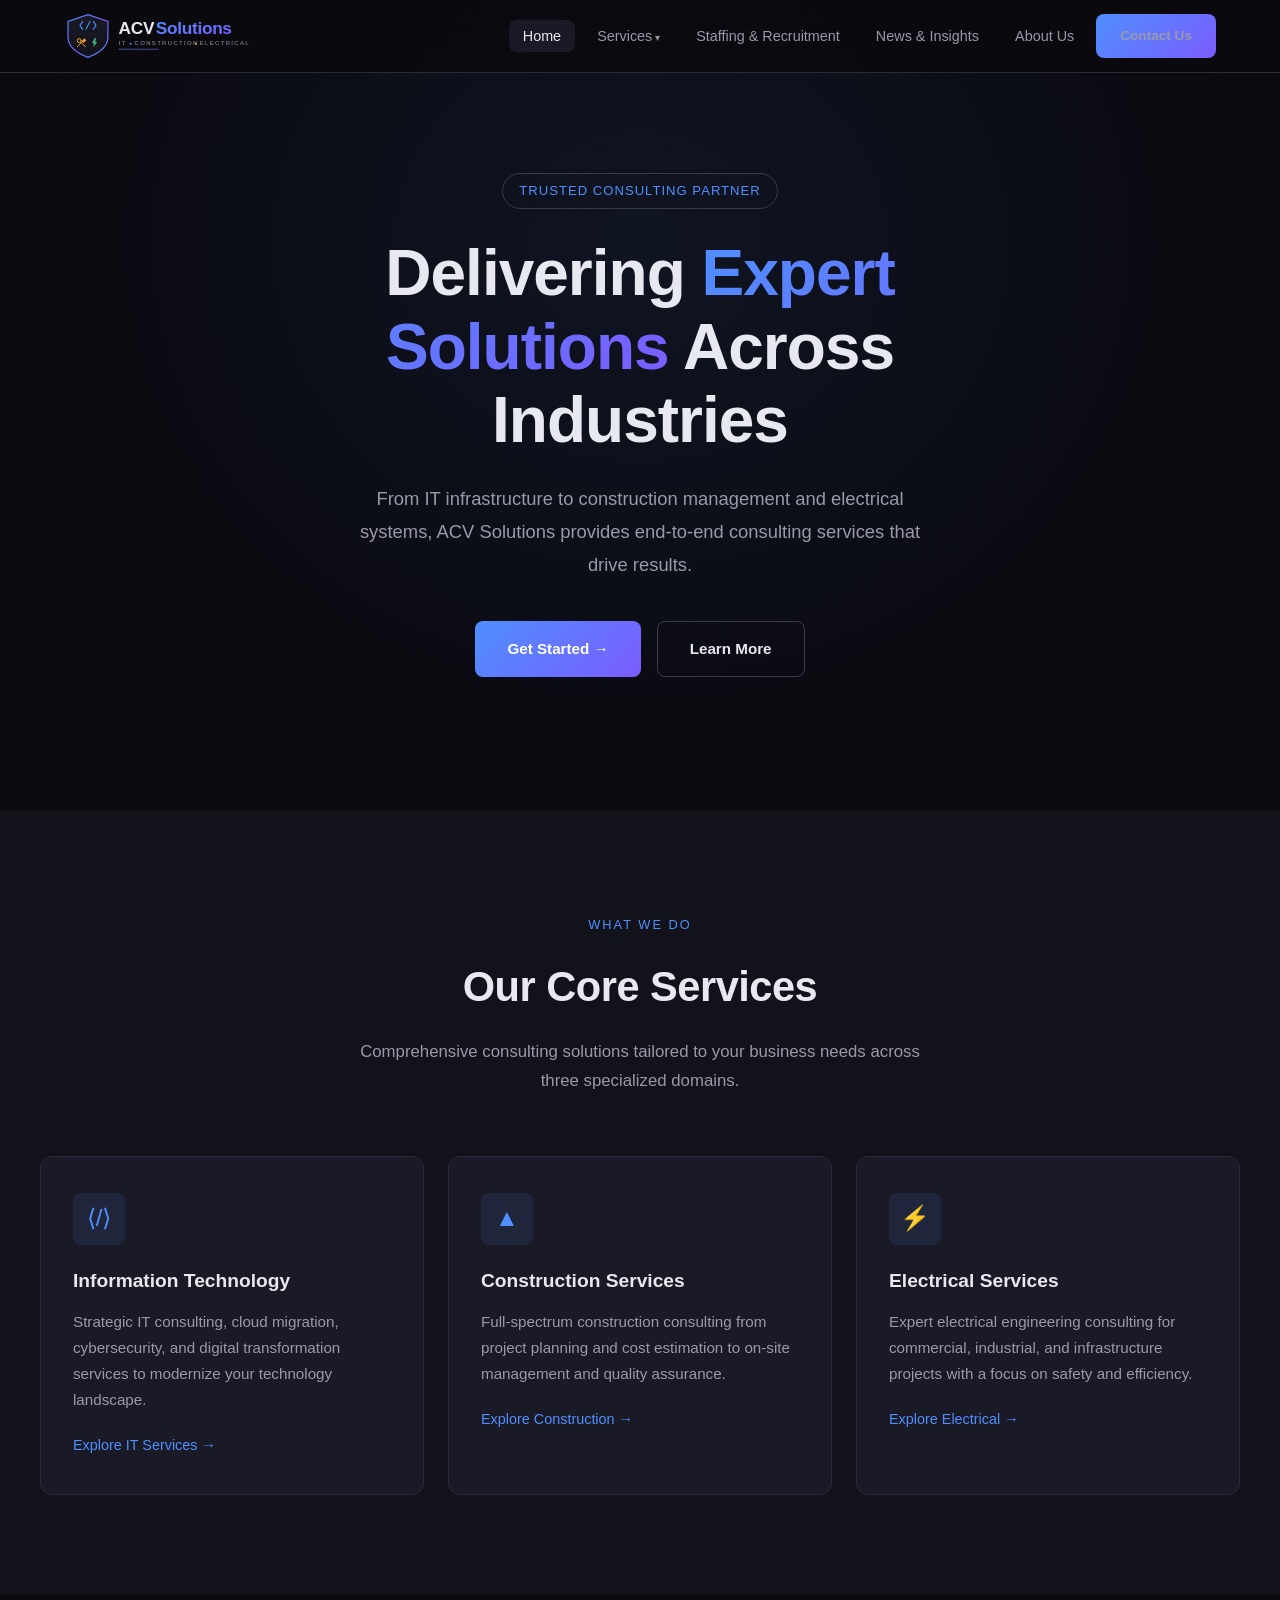
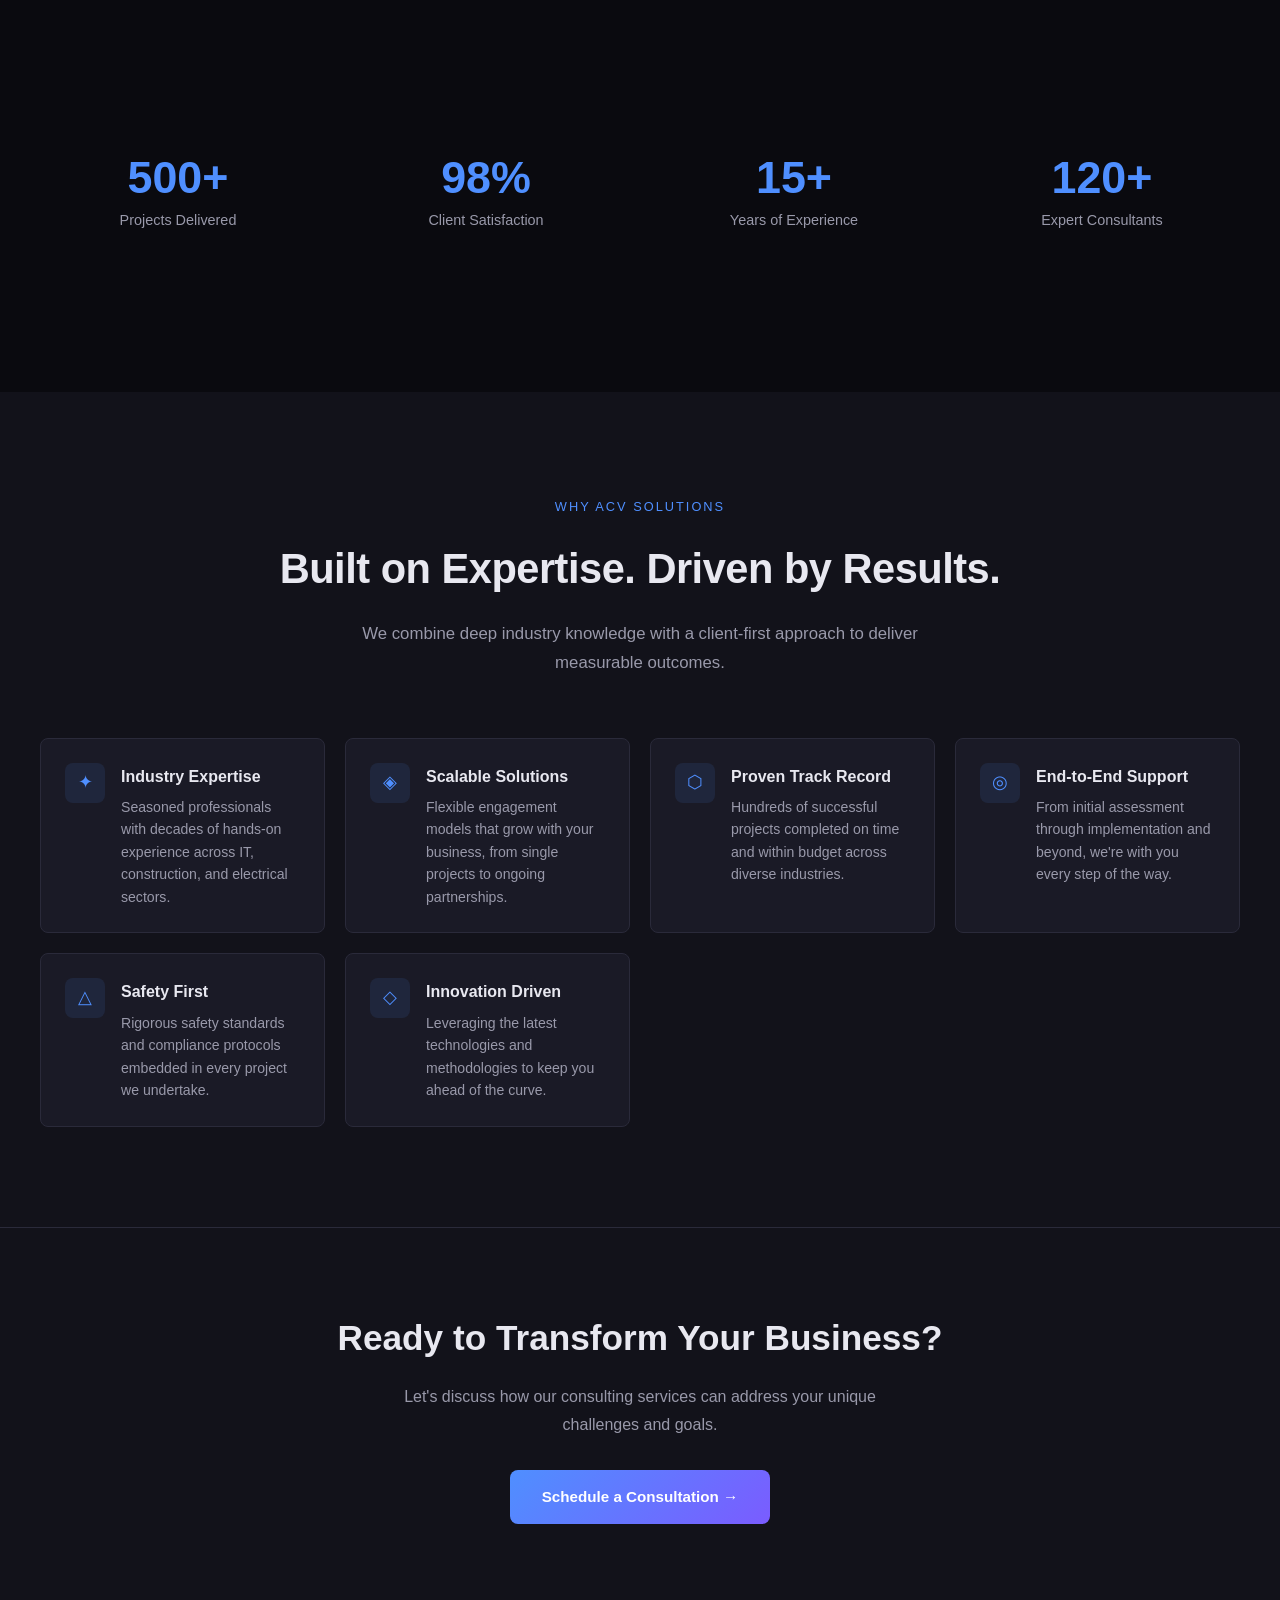
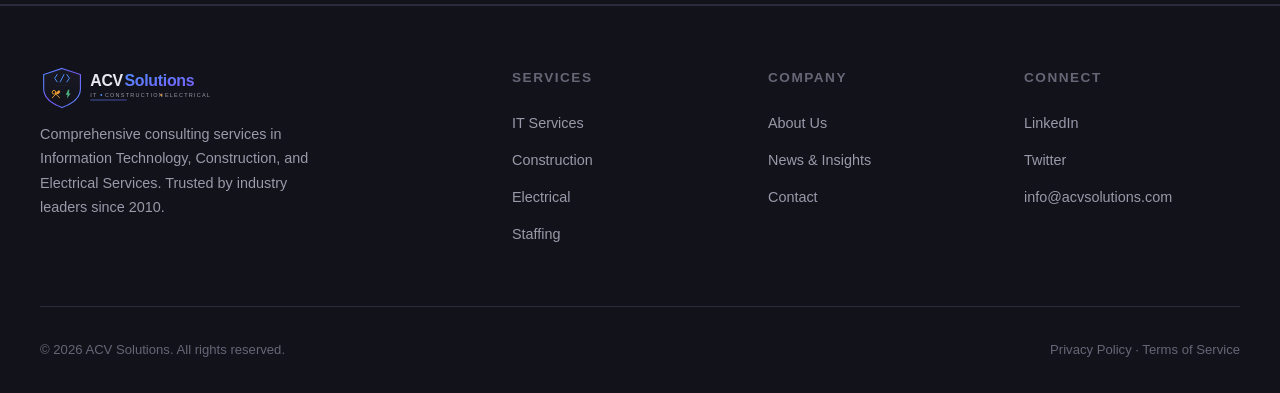
==== index.html @ eb95b678 "Add files via upload" ====
<!DOCTYPE html>
<html lang="en">
<head>
  <meta charset="UTF-8">
  <meta name="viewport" content="width=device-width, initial-scale=1.0">
  <title>ACV Solutions — Services Consulting</title>
  <link rel="stylesheet" href="styles.css">
</head>
<body>

  <!-- Navigation -->
  <nav class="navbar">
    <div class="nav-container">
      <a href="index.html" class="nav-logo"><img src="logo.svg" alt="ACV Solutions"></a>
      <ul class="nav-links" id="navLinks">
        <li><a href="index.html" class="active">Home</a></li>
        <li class="nav-dropdown">
          <a href="#">Services</a>
          <div class="dropdown-menu">
            <a href="it-services.html">Information Technology</a>
            <a href="construction.html">Construction Services</a>
            <a href="electrical.html">Electrical Services</a>
          </div>
        </li>
        <li><a href="staffing.html">Staffing &amp; Recruitment</a></li>
        <li><a href="news.html">News &amp; Insights</a></li>
        <li><a href="about.html">About Us</a></li>
        <li><a href="contact.html" class="btn btn-primary" style="padding:10px 24px;font-size:0.85rem;">Contact Us</a></li>
      </ul>
      <button class="nav-toggle" id="navToggle" aria-label="Toggle menu">
        <span></span><span></span><span></span>
      </button>
    </div>
  </nav>

  <!-- Hero -->
  <section class="hero">
    <div class="hero-content">
      <span class="hero-badge">Trusted Consulting Partner</span>
      <h1>Delivering <span class="highlight">Expert Solutions</span> Across Industries</h1>
      <p>From IT infrastructure to construction management and electrical systems, ACV Solutions provides end-to-end consulting services that drive results.</p>
      <div class="btn-group">
        <a href="contact.html" class="btn btn-primary">Get Started →</a>
        <a href="about.html" class="btn btn-secondary">Learn More</a>
      </div>
    </div>
  </section>

  <!-- Services Overview -->
  <section class="section section-dark">
    <div class="container">
      <div class="section-header">
        <span class="label">What We Do</span>
        <h2>Our Core Services</h2>
        <p>Comprehensive consulting solutions tailored to your business needs across three specialized domains.</p>
      </div>
      <div class="card-grid">
        <div class="card">
          <div class="card-icon">⟨/⟩</div>
          <h3>Information Technology</h3>
          <p>Strategic IT consulting, cloud migration, cybersecurity, and digital transformation services to modernize your technology landscape.</p>
          <a href="it-services.html" class="card-link">Explore IT Services →</a>
        </div>
        <div class="card">
          <div class="card-icon">▲</div>
          <h3>Construction Services</h3>
          <p>Full-spectrum construction consulting from project planning and cost estimation to on-site management and quality assurance.</p>
          <a href="construction.html" class="card-link">Explore Construction →</a>
        </div>
        <div class="card">
          <div class="card-icon">⚡</div>
          <h3>Electrical Services</h3>
          <p>Expert electrical engineering consulting for commercial, industrial, and infrastructure projects with a focus on safety and efficiency.</p>
          <a href="electrical.html" class="card-link">Explore Electrical →</a>
        </div>
      </div>
    </div>
  </section>

  <!-- Stats -->
  <section class="section">
    <div class="container">
      <div class="stats-row">
        <div class="stat">
          <div class="stat-number">500+</div>
          <div class="stat-label">Projects Delivered</div>
        </div>
        <div class="stat">
          <div class="stat-number">98%</div>
          <div class="stat-label">Client Satisfaction</div>
        </div>
        <div class="stat">
          <div class="stat-number">15+</div>
          <div class="stat-label">Years of Experience</div>
        </div>
        <div class="stat">
          <div class="stat-number">120+</div>
          <div class="stat-label">Expert Consultants</div>
        </div>
      </div>
    </div>
  </section>

  <!-- Why Choose Us -->
  <section class="section section-dark">
    <div class="container">
      <div class="section-header">
        <span class="label">Why ACV Solutions</span>
        <h2>Built on Expertise. Driven by Results.</h2>
        <p>We combine deep industry knowledge with a client-first approach to deliver measurable outcomes.</p>
      </div>
      <div class="features-grid">
        <div class="feature-item">
          <div class="feature-icon">✦</div>
          <div class="feature-text">
            <h4>Industry Expertise</h4>
            <p>Seasoned professionals with decades of hands-on experience across IT, construction, and electrical sectors.</p>
          </div>
        </div>
        <div class="feature-item">
          <div class="feature-icon">◈</div>
          <div class="feature-text">
            <h4>Scalable Solutions</h4>
            <p>Flexible engagement models that grow with your business, from single projects to ongoing partnerships.</p>
          </div>
        </div>
        <div class="feature-item">
          <div class="feature-icon">⬡</div>
          <div class="feature-text">
            <h4>Proven Track Record</h4>
            <p>Hundreds of successful projects completed on time and within budget across diverse industries.</p>
          </div>
        </div>
        <div class="feature-item">
          <div class="feature-icon">◎</div>
          <div class="feature-text">
            <h4>End-to-End Support</h4>
            <p>From initial assessment through implementation and beyond, we're with you every step of the way.</p>
          </div>
        </div>
        <div class="feature-item">
          <div class="feature-icon">△</div>
          <div class="feature-text">
            <h4>Safety First</h4>
            <p>Rigorous safety standards and compliance protocols embedded in every project we undertake.</p>
          </div>
        </div>
        <div class="feature-item">
          <div class="feature-icon">◇</div>
          <div class="feature-text">
            <h4>Innovation Driven</h4>
            <p>Leveraging the latest technologies and methodologies to keep you ahead of the curve.</p>
          </div>
        </div>
      </div>
    </div>
  </section>

  <!-- CTA -->
  <section class="cta-section">
    <h2>Ready to Transform Your Business?</h2>
    <p>Let's discuss how our consulting services can address your unique challenges and goals.</p>
    <a href="contact.html" class="btn btn-primary">Schedule a Consultation →</a>
  </section>

  <!-- Footer -->
  <footer class="footer">
    <div class="footer-grid">
      <div class="footer-brand">
        <div class="nav-logo footer-logo"><img src="logo.svg" alt="ACV Solutions"></div>
        <p>Comprehensive consulting services in Information Technology, Construction, and Electrical Services. Trusted by industry leaders since 2010.</p>
      </div>
      <div>
        <h4>Services</h4>
        <ul class="footer-links">
          <li><a href="it-services.html">IT Services</a></li>
          <li><a href="construction.html">Construction</a></li>
          <li><a href="electrical.html">Electrical</a></li>
          <li><a href="staffing.html">Staffing</a></li>
        </ul>
      </div>
      <div>
        <h4>Company</h4>
        <ul class="footer-links">
          <li><a href="about.html">About Us</a></li>
          <li><a href="news.html">News &amp; Insights</a></li>
          <li><a href="contact.html">Contact</a></li>
        </ul>
      </div>
      <div>
        <h4>Connect</h4>
        <ul class="footer-links">
          <li><a href="#">LinkedIn</a></li>
          <li><a href="#">Twitter</a></li>
          <li><a href="mailto:info@acvsolutions.com">info@acvsolutions.com</a></li>
        </ul>
      </div>
    </div>
    <div class="footer-bottom">
      <span>&copy; 2026 ACV Solutions. All rights reserved.</span>
      <span>Privacy Policy &middot; Terms of Service</span>
    </div>
  </footer>

  <script>
    document.getElementById('navToggle').addEventListener('click', function() {
      document.getElementById('navLinks').classList.toggle('open');
    });
  </script>
</body>
</html>
---- styles.css ----
/* ===== ACV Solutions - Global Styles ===== */
:root {
  --bg-primary: #0a0a0f;
  --bg-secondary: #12121a;
  --bg-card: #1a1a26;
  --bg-card-hover: #22222f;
  --accent: #4f8fff;
  --accent-light: #7aadff;
  --accent-dark: #2a6edb;
  --text-primary: #e8e8f0;
  --text-secondary: #9999aa;
  --text-muted: #666677;
  --border: #2a2a3a;
  --border-light: #3a3a4a;
  --success: #4caf7d;
  --warning: #f0a030;
  --gradient-1: linear-gradient(135deg, #4f8fff 0%, #7a5cff 100%);
  --gradient-2: linear-gradient(135deg, #0a0a0f 0%, #1a1a2e 100%);
  --shadow: 0 4px 24px rgba(0,0,0,0.4);
  --shadow-lg: 0 8px 40px rgba(0,0,0,0.6);
  --radius: 12px;
  --radius-sm: 8px;
  --transition: 0.3s ease;
  --max-width: 1200px;
}

*, *::before, *::after {
  margin: 0;
  padding: 0;
  box-sizing: border-box;
}

html {
  scroll-behavior: smooth;
}

body {
  font-family: 'Segoe UI', -apple-system, BlinkMacSystemFont, 'Helvetica Neue', Arial, sans-serif;
  background: var(--bg-primary);
  color: var(--text-primary);
  line-height: 1.7;
  -webkit-font-smoothing: antialiased;
}

a {
  color: var(--accent);
  text-decoration: none;
  transition: color var(--transition);
}
a:hover {
  color: var(--accent-light);
}

img {
  max-width: 100%;
  display: block;
}

/* ===== NAVIGATION ===== */
.navbar {
  position: fixed;
  top: 0;
  left: 0;
  width: 100%;
  z-index: 1000;
  background: rgba(10, 10, 15, 0.92);
  backdrop-filter: blur(16px);
  border-bottom: 1px solid var(--border);
  transition: background var(--transition);
}

.nav-container {
  max-width: var(--max-width);
  margin: 0 auto;
  padding: 0 24px;
  display: flex;
  align-items: center;
  justify-content: space-between;
  height: 72px;
}

.nav-logo {
  display: flex;
  align-items: center;
}
.nav-logo img {
  height: 48px;
  width: auto;
}
.footer-logo img {
  height: 44px;
  width: auto;
}

.nav-links {
  display: flex;
  list-style: none;
  gap: 8px;
  align-items: center;
}

.nav-links a {
  color: var(--text-secondary);
  font-size: 0.9rem;
  padding: 8px 14px;
  border-radius: var(--radius-sm);
  transition: all var(--transition);
  white-space: nowrap;
}
.nav-links a:hover,
.nav-links a.active {
  color: var(--text-primary);
  background: var(--bg-card);
}

/* Dropdown */
.nav-dropdown {
  position: relative;
}
.nav-dropdown > a::after {
  content: ' ▾';
  font-size: 0.7em;
}
.dropdown-menu {
  display: none;
  position: absolute;
  top: 100%;
  left: 0;
  background: var(--bg-card);
  border: 1px solid var(--border);
  border-radius: var(--radius-sm);
  min-width: 220px;
  padding: 8px 0;
  box-shadow: var(--shadow-lg);
}
.dropdown-menu a {
  display: block;
  padding: 10px 20px;
  font-size: 0.88rem;
  border-radius: 0;
}
.dropdown-menu a:hover {
  background: var(--bg-card-hover);
}
.nav-dropdown:hover .dropdown-menu {
  display: block;
}

/* Mobile menu */
.nav-toggle {
  display: none;
  background: none;
  border: none;
  cursor: pointer;
  padding: 8px;
}
.nav-toggle span {
  display: block;
  width: 24px;
  height: 2px;
  background: var(--text-primary);
  margin: 6px 0;
  transition: all var(--transition);
  border-radius: 2px;
}

/* ===== HERO ===== */
.hero {
  min-height: 90vh;
  display: flex;
  align-items: center;
  justify-content: center;
  text-align: center;
  padding: 120px 24px 80px;
  position: relative;
  overflow: hidden;
}
.hero::before {
  content: '';
  position: absolute;
  inset: 0;
  background: radial-gradient(ellipse at 50% 30%, rgba(79,143,255,0.08) 0%, transparent 70%);
  pointer-events: none;
}
.hero-content {
  max-width: 800px;
  position: relative;
  z-index: 1;
}
.hero-badge {
  display: inline-block;
  padding: 6px 16px;
  border: 1px solid var(--border-light);
  border-radius: 50px;
  font-size: 0.82rem;
  color: var(--accent);
  margin-bottom: 28px;
  letter-spacing: 1px;
  text-transform: uppercase;
}
.hero h1 {
  font-size: clamp(2.4rem, 5.5vw, 4rem);
  font-weight: 700;
  line-height: 1.15;
  margin-bottom: 24px;
  letter-spacing: -1px;
}
.hero h1 .highlight {
  background: var(--gradient-1);
  -webkit-background-clip: text;
  -webkit-text-fill-color: transparent;
  background-clip: text;
}
.hero p {
  font-size: 1.15rem;
  color: var(--text-secondary);
  max-width: 600px;
  margin: 0 auto 40px;
  line-height: 1.8;
}

/* ===== BUTTONS ===== */
.btn {
  display: inline-flex;
  align-items: center;
  gap: 8px;
  padding: 14px 32px;
  border-radius: var(--radius-sm);
  font-size: 0.95rem;
  font-weight: 600;
  cursor: pointer;
  transition: all var(--transition);
  border: none;
  text-decoration: none;
}
.btn-primary {
  background: var(--gradient-1);
  color: #fff;
}
.btn-primary:hover {
  transform: translateY(-2px);
  box-shadow: 0 8px 24px rgba(79,143,255,0.3);
  color: #fff;
}
.btn-secondary {
  background: transparent;
  border: 1px solid var(--border-light);
  color: var(--text-primary);
}
.btn-secondary:hover {
  border-color: var(--accent);
  color: var(--accent);
  background: rgba(79,143,255,0.05);
}
.btn-group {
  display: flex;
  gap: 16px;
  justify-content: center;
  flex-wrap: wrap;
}

/* ===== SECTIONS ===== */
.section {
  padding: 100px 24px;
}
.section-dark {
  background: var(--bg-secondary);
}
.container {
  max-width: var(--max-width);
  margin: 0 auto;
}
.section-header {
  text-align: center;
  margin-bottom: 60px;
}
.section-header .label {
  display: inline-block;
  font-size: 0.8rem;
  color: var(--accent);
  text-transform: uppercase;
  letter-spacing: 2px;
  margin-bottom: 16px;
}
.section-header h2 {
  font-size: clamp(1.8rem, 3.5vw, 2.6rem);
  font-weight: 700;
  letter-spacing: -0.5px;
  margin-bottom: 16px;
}
.section-header p {
  color: var(--text-secondary);
  max-width: 600px;
  margin: 0 auto;
  font-size: 1.05rem;
}

/* ===== CARDS ===== */
.card-grid {
  display: grid;
  grid-template-columns: repeat(auto-fill, minmax(320px, 1fr));
  gap: 24px;
}
.card {
  background: var(--bg-card);
  border: 1px solid var(--border);
  border-radius: var(--radius);
  padding: 36px 32px;
  transition: all var(--transition);
}
.card:hover {
  border-color: var(--accent);
  transform: translateY(-4px);
  box-shadow: var(--shadow);
}
.card-icon {
  width: 52px;
  height: 52px;
  border-radius: var(--radius-sm);
  background: rgba(79,143,255,0.1);
  display: flex;
  align-items: center;
  justify-content: center;
  font-size: 1.5rem;
  margin-bottom: 20px;
  color: var(--accent);
}
.card h3 {
  font-size: 1.2rem;
  margin-bottom: 12px;
  font-weight: 600;
}
.card p {
  color: var(--text-secondary);
  font-size: 0.95rem;
  line-height: 1.7;
}
.card-link {
  display: inline-flex;
  align-items: center;
  gap: 6px;
  margin-top: 20px;
  font-size: 0.9rem;
  color: var(--accent);
  font-weight: 500;
}
.card-link:hover {
  gap: 10px;
}

/* ===== STATS ===== */
.stats-row {
  display: grid;
  grid-template-columns: repeat(auto-fit, minmax(200px, 1fr));
  gap: 32px;
  padding: 60px 0;
}
.stat {
  text-align: center;
}
.stat-number {
  font-size: 2.8rem;
  font-weight: 700;
  color: var(--accent);
  line-height: 1;
  margin-bottom: 8px;
}
.stat-label {
  font-size: 0.9rem;
  color: var(--text-secondary);
}

/* ===== PAGE HERO (inner pages) ===== */
.page-hero {
  padding: 140px 24px 80px;
  text-align: center;
  position: relative;
  overflow: hidden;
}
.page-hero::before {
  content: '';
  position: absolute;
  inset: 0;
  background: radial-gradient(ellipse at 50% 30%, rgba(79,143,255,0.06) 0%, transparent 60%);
  pointer-events: none;
}
.page-hero h1 {
  font-size: clamp(2rem, 4.5vw, 3.2rem);
  font-weight: 700;
  margin-bottom: 16px;
  letter-spacing: -0.5px;
}
.page-hero p {
  color: var(--text-secondary);
  font-size: 1.1rem;
  max-width: 650px;
  margin: 0 auto;
}

/* ===== SERVICE DETAIL ===== */
.service-detail {
  display: grid;
  grid-template-columns: 1fr 1fr;
  gap: 60px;
  align-items: center;
  padding: 40px 0;
}
.service-detail.reverse {
  direction: rtl;
}
.service-detail.reverse > * {
  direction: ltr;
}
.service-text h2 {
  font-size: 1.8rem;
  font-weight: 700;
  margin-bottom: 16px;
}
.service-text p {
  color: var(--text-secondary);
  margin-bottom: 20px;
  font-size: 1rem;
}
.service-list {
  list-style: none;
  padding: 0;
}
.service-list li {
  padding: 10px 0;
  padding-left: 28px;
  position: relative;
  color: var(--text-secondary);
  font-size: 0.95rem;
}
.service-list li::before {
  content: '→';
  position: absolute;
  left: 0;
  color: var(--accent);
  font-weight: 700;
}
.service-visual {
  background: var(--bg-card);
  border: 1px solid var(--border);
  border-radius: var(--radius);
  height: 340px;
  display: flex;
  align-items: center;
  justify-content: center;
  font-size: 4rem;
}

/* ===== FEATURES LIST ===== */
.features-grid {
  display: grid;
  grid-template-columns: repeat(auto-fill, minmax(280px, 1fr));
  gap: 20px;
}
.feature-item {
  display: flex;
  gap: 16px;
  padding: 24px;
  border-radius: var(--radius-sm);
  background: var(--bg-card);
  border: 1px solid var(--border);
  transition: all var(--transition);
}
.feature-item:hover {
  border-color: var(--border-light);
}
.feature-icon {
  flex-shrink: 0;
  width: 40px;
  height: 40px;
  border-radius: 8px;
  background: rgba(79,143,255,0.1);
  display: flex;
  align-items: center;
  justify-content: center;
  color: var(--accent);
  font-size: 1.1rem;
}
.feature-text h4 {
  font-size: 1rem;
  margin-bottom: 6px;
}
.feature-text p {
  font-size: 0.88rem;
  color: var(--text-secondary);
  line-height: 1.6;
}

/* ===== NEWS CARDS ===== */
.news-card {
  background: var(--bg-card);
  border: 1px solid var(--border);
  border-radius: var(--radius);
  overflow: hidden;
  transition: all var(--transition);
}
.news-card:hover {
  border-color: var(--accent);
  transform: translateY(-4px);
  box-shadow: var(--shadow);
}
.news-thumb {
  height: 200px;
  background: var(--bg-secondary);
  display: flex;
  align-items: center;
  justify-content: center;
  font-size: 3rem;
  border-bottom: 1px solid var(--border);
}
.news-body {
  padding: 28px;
}
.news-meta {
  font-size: 0.8rem;
  color: var(--text-muted);
  margin-bottom: 12px;
  display: flex;
  gap: 16px;
}
.news-body h3 {
  font-size: 1.15rem;
  margin-bottom: 10px;
  font-weight: 600;
}
.news-body p {
  font-size: 0.92rem;
  color: var(--text-secondary);
  line-height: 1.7;
}

/* ===== TEAM ===== */
.team-grid {
  display: grid;
  grid-template-columns: repeat(3, 1fr);
  gap: 24px;
  max-width: 1000px;
  margin: 0 auto;
}
.team-card {
  text-align: center;
  padding: 40px 24px;
  background: var(--bg-card);
  border: 1px solid var(--border);
  border-radius: var(--radius);
  transition: all var(--transition);
}
.team-card:hover {
  border-color: var(--border-light);
}
.team-avatar {
  width: 110px;
  height: 110px;
  border-radius: 50%;
  background: rgba(79,143,255,0.12);
  margin: 0 auto 20px;
  display: flex;
  align-items: center;
  justify-content: center;
  font-size: 2rem;
  color: var(--accent);
  overflow: hidden;
  border: 2px solid var(--border-light);
}
.team-avatar img {
  width: 100%;
  height: 100%;
  object-fit: cover;
}
.team-card h4 {
  font-size: 1.05rem;
  margin-bottom: 4px;
}
.team-card .role {
  font-size: 0.85rem;
  color: var(--accent);
  margin-bottom: 12px;
}
.team-card p {
  font-size: 0.88rem;
  color: var(--text-secondary);
}
.team-card .linkedin-link {
  display: inline-flex;
  align-items: center;
  gap: 6px;
  margin-top: 14px;
  font-size: 0.85rem;
  color: var(--accent);
  font-weight: 500;
  padding: 6px 14px;
  border: 1px solid var(--border);
  border-radius: 50px;
  transition: all var(--transition);
}
.team-card .linkedin-link:hover {
  border-color: var(--accent);
  background: rgba(79,143,255,0.08);
  color: var(--accent-light);
}
.team-card .linkedin-link svg {
  width: 16px;
  height: 16px;
  fill: currentColor;
}

/* ===== CTA ===== */
.cta-section {
  padding: 80px 24px;
  text-align: center;
  background: var(--bg-secondary);
  border-top: 1px solid var(--border);
  border-bottom: 1px solid var(--border);
}
.cta-section h2 {
  font-size: clamp(1.6rem, 3vw, 2.2rem);
  margin-bottom: 16px;
}
.cta-section p {
  color: var(--text-secondary);
  max-width: 500px;
  margin: 0 auto 32px;
}

/* ===== CONTACT FORM ===== */
.contact-grid {
  display: grid;
  grid-template-columns: 1fr 1fr;
  gap: 60px;
}
.form-group {
  margin-bottom: 20px;
}
.form-group label {
  display: block;
  font-size: 0.88rem;
  color: var(--text-secondary);
  margin-bottom: 8px;
}
.form-group input,
.form-group textarea,
.form-group select {
  width: 100%;
  padding: 14px 16px;
  background: var(--bg-card);
  border: 1px solid var(--border);
  border-radius: var(--radius-sm);
  color: var(--text-primary);
  font-size: 0.95rem;
  font-family: inherit;
  transition: border-color var(--transition);
}
.form-group input:focus,
.form-group textarea:focus,
.form-group select:focus {
  outline: none;
  border-color: var(--accent);
}
.form-group textarea {
  resize: vertical;
  min-height: 140px;
}
.contact-info-block {
  margin-bottom: 32px;
}
.contact-info-block h3 {
  font-size: 1.1rem;
  margin-bottom: 8px;
}
.contact-info-block p {
  color: var(--text-secondary);
  font-size: 0.95rem;
}

/* ===== FOOTER ===== */
.footer {
  background: var(--bg-secondary);
  border-top: 1px solid var(--border);
  padding: 60px 24px 32px;
}
.footer-grid {
  max-width: var(--max-width);
  margin: 0 auto;
  display: grid;
  grid-template-columns: 2fr 1fr 1fr 1fr;
  gap: 40px;
  margin-bottom: 48px;
}
.footer-brand p {
  color: var(--text-secondary);
  font-size: 0.9rem;
  margin-top: 12px;
  max-width: 280px;
}
.footer h4 {
  font-size: 0.85rem;
  text-transform: uppercase;
  letter-spacing: 1.5px;
  color: var(--text-muted);
  margin-bottom: 20px;
}
.footer-links {
  list-style: none;
}
.footer-links li {
  margin-bottom: 10px;
}
.footer-links a {
  color: var(--text-secondary);
  font-size: 0.9rem;
}
.footer-links a:hover {
  color: var(--text-primary);
}
.footer-bottom {
  max-width: var(--max-width);
  margin: 0 auto;
  padding-top: 32px;
  border-top: 1px solid var(--border);
  display: flex;
  justify-content: space-between;
  align-items: center;
  font-size: 0.82rem;
  color: var(--text-muted);
}

/* ===== RESPONSIVE ===== */
@media (max-width: 992px) {
  .nav-links {
    display: none;
    position: fixed;
    top: 72px;
    left: 0;
    width: 100%;
    background: var(--bg-primary);
    border-bottom: 1px solid var(--border);
    flex-direction: column;
    padding: 16px 24px;
    gap: 4px;
    max-height: calc(100vh - 72px);
    overflow-y: auto;
  }
  .nav-links.open {
    display: flex;
  }
  .nav-links a {
    padding: 12px 16px;
    width: 100%;
  }
  .nav-toggle {
    display: block;
  }
  .nav-dropdown > a::after {
    content: '';
  }
  .dropdown-menu {
    position: static;
    display: block;
    box-shadow: none;
    border: none;
    background: transparent;
    padding-left: 16px;
    min-width: auto;
  }
  .service-detail,
  .service-detail.reverse {
    grid-template-columns: 1fr;
    gap: 32px;
    direction: ltr;
  }
  .team-grid {
    grid-template-columns: 1fr;
    max-width: 400px;
  }
  .contact-grid {
    grid-template-columns: 1fr;
  }
  .footer-grid {
    grid-template-columns: 1fr 1fr;
  }
}

@media (max-width: 600px) {
  .hero {
    min-height: 80vh;
    padding: 120px 20px 60px;
  }
  .section {
    padding: 60px 20px;
  }
  .card-grid {
    grid-template-columns: 1fr;
  }
  .stats-row {
    grid-template-columns: 1fr 1fr;
  }
  .footer-grid {
    grid-template-columns: 1fr;
  }
  .footer-bottom {
    flex-direction: column;
    gap: 8px;
    text-align: center;
  }
}
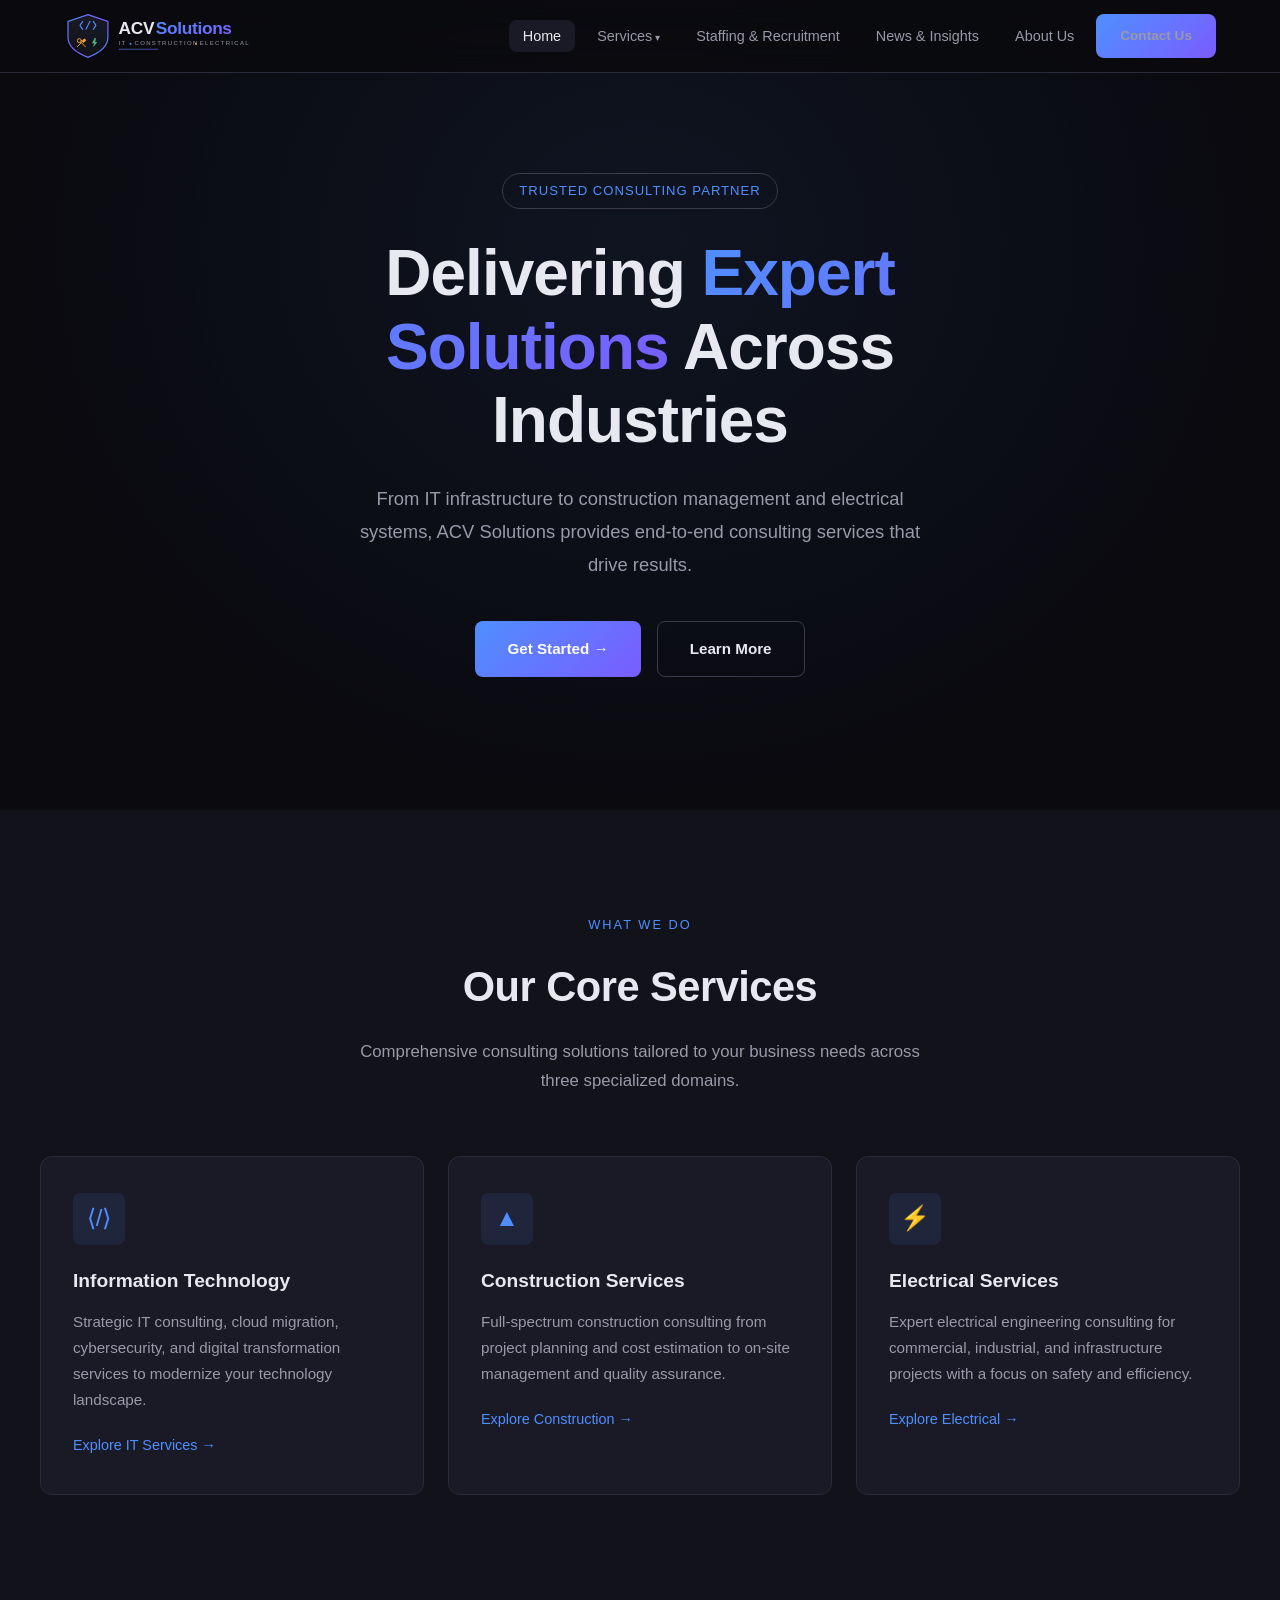
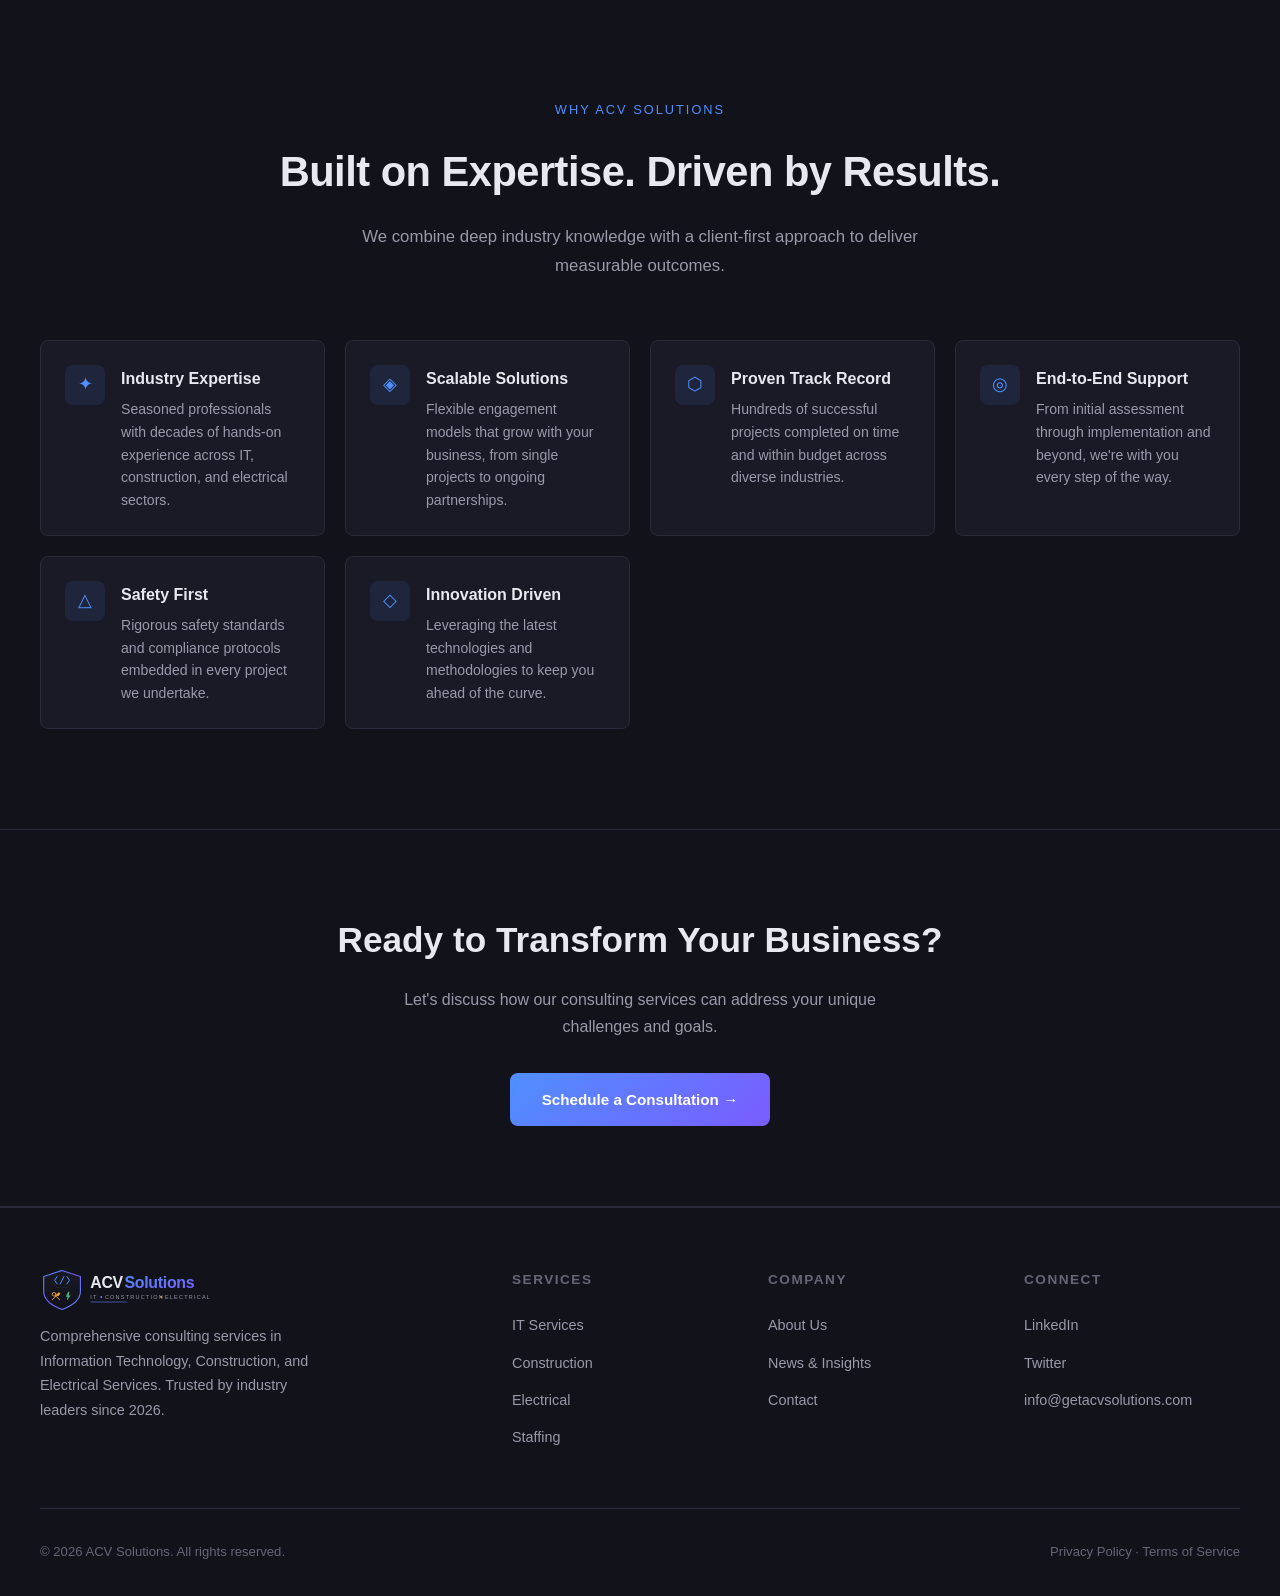
==== commit ecccc501: "Add files via upload" ====
--- a/index.html
+++ b/index.html
@@ -77,30 +77,6 @@
     </div>
   </section>
 
-  <!-- Stats -->
-  <section class="section">
-    <div class="container">
-      <div class="stats-row">
-        <div class="stat">
-          <div class="stat-number">500+</div>
-          <div class="stat-label">Projects Delivered</div>
-        </div>
-        <div class="stat">
-          <div class="stat-number">98%</div>
-          <div class="stat-label">Client Satisfaction</div>
-        </div>
-        <div class="stat">
-          <div class="stat-number">15+</div>
-          <div class="stat-label">Years of Experience</div>
-        </div>
-        <div class="stat">
-          <div class="stat-number">120+</div>
-          <div class="stat-label">Expert Consultants</div>
-        </div>
-      </div>
-    </div>
-  </section>
-
   <!-- Why Choose Us -->
   <section class="section section-dark">
     <div class="container">
@@ -168,7 +144,7 @@
     <div class="footer-grid">
       <div class="footer-brand">
         <div class="nav-logo footer-logo"><img src="logo.svg" alt="ACV Solutions"></div>
-        <p>Comprehensive consulting services in Information Technology, Construction, and Electrical Services. Trusted by industry leaders since 2010.</p>
+        <p>Comprehensive consulting services in Information Technology, Construction, and Electrical Services. Trusted by industry leaders since 2026.</p>
       </div>
       <div>
         <h4>Services</h4>
@@ -192,7 +168,7 @@
         <ul class="footer-links">
           <li><a href="#">LinkedIn</a></li>
           <li><a href="#">Twitter</a></li>
-          <li><a href="mailto:info@acvsolutions.com">info@acvsolutions.com</a></li>
+          <li><a href="mailto:info@getacvsolutions.com">info@getacvsolutions.com</a></li>
         </ul>
       </div>
     </div>
